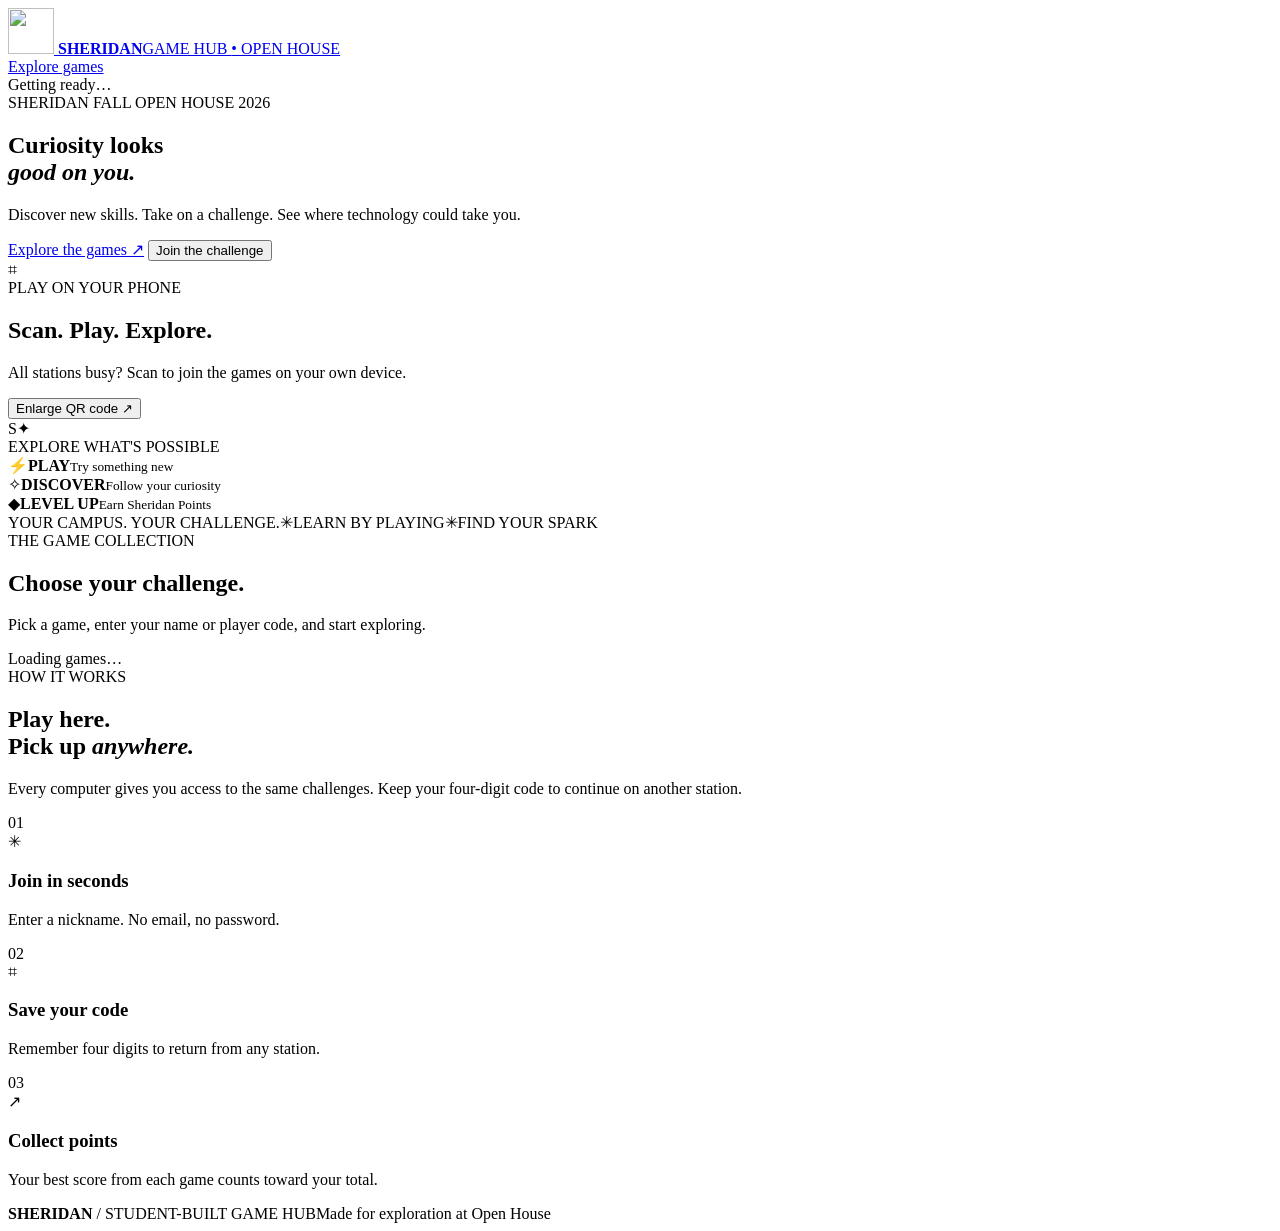
==== index.html @ 60523468 "fix(campus-quest): remove unused settings and improve mobile responsiveness" ====
<!doctype html>
<html lang="en">
  <head>
    <meta charset="utf-8" />
    <meta name="viewport" content="width=device-width, initial-scale=1" />
    <meta name="theme-color" content="#092c5a" />
    <meta
      name="description"
      content="Discover. Play. Explore. Interactive technology challenges for Sheridan Open House visitors."
    />
    <title>Sheridan Game Hub | Discover. Play. Explore.</title>
    <link rel="icon" href="assets/favicon.png" type="image/png" />
    <link rel="preconnect" href="https://fonts.googleapis.com" />
    <link rel="preconnect" href="https://fonts.gstatic.com" crossorigin />
    <link
      href="https://fonts.googleapis.com/css2?family=DM+Sans:wght@400;500;600;700;800&family=Outfit:wght@400;500;600;700;800&display=swap"
      rel="stylesheet"
    />
    <link rel="stylesheet" href="css/main.css" />
    <link rel="stylesheet" href="css/qr.css" />
    <script type="module" src="js/portal.js"></script>
  </head>
  <body>
    <div class="demo-notice" id="modeNotice" hidden></div>
    <header class="site-header">
      <div class="shell header-inner">
        <a
          class="brand"
          href="./index.html"
          aria-label="Sheridan Game Hub home"
        >
          <img
            class="brand-logo"
            src="assets/sheridan-logo.webp"
            alt=""
            width="46"
            height="46"
          />
          <span class="brand-text"
            ><strong>SHERIDAN</strong
            ><span
              >GAME HUB <span class="brand-dot">•</span> OPEN HOUSE</span
            ></span
          >
        </a>
        <div class="header-actions">
          <a class="header-link" href="#games">Explore games</a>
          <div id="playerWidget" class="player-widget">
            <span class="player-placeholder">Getting ready…</span>
          </div>
        </div>
      </div>
    </header>

    <main>
      <section class="hero-section">
        <div class="shell hero-layout">
          <div class="hero-copy">
            <div class="eyebrow">
              <span class="status-pulse"></span> SHERIDAN FALL OPEN HOUSE
              <span class="eyebrow-divider"></span> 2026
            </div>
            <h1>Curiosity looks<br /><em>good on you.</em></h1>
            <p class="hero-lead">
              Discover new skills. Take on a challenge. See where technology
              could take you.
            </p>
            <div class="hero-buttons">
              <a class="button button-primary button-lg" href="#games"
                >Explore the games <span aria-hidden="true">↗</span></a
              >
              <button
                class="button button-outline button-lg"
                id="heroJoin"
                type="button"
              >
                Join the challenge
              </button>
            </div>
            <div class="hero-qr" id="heroQr" aria-label="Play on your phone">
              <div
                class="hero-qr-image"
                id="heroQrCode"
                aria-label="QR code linking to this game hub"
              >
                <span class="qr-placeholder" aria-hidden="true">⌗</span>
              </div>
              <div class="hero-qr-content">
                <span class="hero-qr-kicker">PLAY ON YOUR PHONE</span>
                <h2>Scan. Play. Explore.</h2>
                <p>
                  All stations busy? Scan to join the games on your own device.
                </p>
                <button type="button" id="expandQr" class="hero-qr-expand">
                  Enlarge QR code <span aria-hidden="true">↗</span>
                </button>
              </div>
            </div>
          </div>
          <div class="hero-art" aria-hidden="true">
            <div class="hero-gridlines"></div>
            <div class="art-orbit art-orbit-one"></div>
            <div class="art-orbit art-orbit-two"></div>
            <div class="art-halo"></div>
            <div class="art-center">
              <div class="art-center-icon">S<span>✦</span></div>
              <span>EXPLORE WHAT'S POSSIBLE</span>
            </div>
            <div class="art-floating art-floating-left">
              <span>⚡</span><strong>PLAY</strong
              ><small>Try something new</small>
            </div>
            <div class="art-floating art-floating-right">
              <span>✧</span><strong>DISCOVER</strong
              ><small>Follow your curiosity</small>
            </div>
            <div class="art-floating art-floating-bottom">
              <span>◆</span><strong>LEVEL UP</strong
              ><small>Earn Sheridan Points</small>
            </div>
            <div class="art-dot art-dot-a"></div>
            <div class="art-dot art-dot-b"></div>
            <div class="art-dot art-dot-c"></div>
          </div>
        </div>
        <div class="hero-ribbon">
          <div class="shell ribbon-inner">
            <span>YOUR CAMPUS. YOUR CHALLENGE.</span
            ><span aria-hidden="true">✳</span><span>LEARN BY PLAYING</span
            ><span aria-hidden="true">✳</span><span>FIND YOUR SPARK</span>
          </div>
        </div>
      </section>

      <section id="games" class="games-section shell">
        <div class="section-heading">
          <div>
            <div class="section-kicker">THE GAME COLLECTION</div>
            <h2>Choose your challenge<span class="heading-period">.</span></h2>
            <p>
              Pick a game, enter your name or player code, and start exploring.
            </p>
          </div>
          <span class="collection-count" id="gameCount">Loading games…</span>
        </div>
        <div class="games-grid" id="gamesGrid" aria-live="polite"></div>
      </section>

      <section class="how-section">
        <div class="shell how-layout">
          <div class="how-copy">
            <span class="section-kicker">HOW IT WORKS</span>
            <h2>Play here.<br />Pick up <em>anywhere.</em></h2>
            <p>
              Every computer gives you access to the same challenges. Keep your
              four-digit code to continue on another station.
            </p>
          </div>
          <div class="steps-grid">
            <div class="step">
              <span class="step-number">01</span>
              <div class="step-icon">✳</div>
              <h3>Join in seconds</h3>
              <p>Enter a nickname. No email, no password.</p>
            </div>
            <div class="step">
              <span class="step-number">02</span>
              <div class="step-icon">⌗</div>
              <h3>Save your code</h3>
              <p>Remember four digits to return from any station.</p>
            </div>
            <div class="step">
              <span class="step-number">03</span>
              <div class="step-icon">↗</div>
              <h3>Collect points</h3>
              <p>Your best score from each game counts toward your total.</p>
            </div>
          </div>
        </div>
      </section>
    </main>
    <footer class="site-footer">
      <div class="shell footer-inner">
        <span
          ><strong>SHERIDAN</strong>
          <span class="footer-muted">/ STUDENT-BUILT GAME HUB</span></span
        ><span>Made for exploration at Open House</span>
      </div>
    </footer>
    <dialog id="qrDialog" class="qr-dialog" aria-labelledby="qrDialogTitle">
      <div class="qr-dialog-content">
        <button
          type="button"
          class="qr-close"
          id="closeQr"
          aria-label="Close enlarged QR code"
        >
          ×
        </button>
        <span class="qr-dialog-kicker">SHERIDAN GAME HUB</span>
        <h2 id="qrDialogTitle">Play on your phone</h2>
        <p>Open your camera and scan this code to join the challenges.</p>
        <div
          id="largeQrCode"
          class="qr-dialog-image"
          aria-label="Large QR code linking to this game hub"
        ></div>
        <p class="qr-dialog-footnote" id="qrDialogHint">
          Same games. Same Sheridan Points.
        </p>
      </div>
    </dialog>
    <div id="modalRoot"></div>
    <div
      id="toastRoot"
      class="toast-root"
      role="status"
      aria-live="polite"
    ></div>
  </body>
</html>
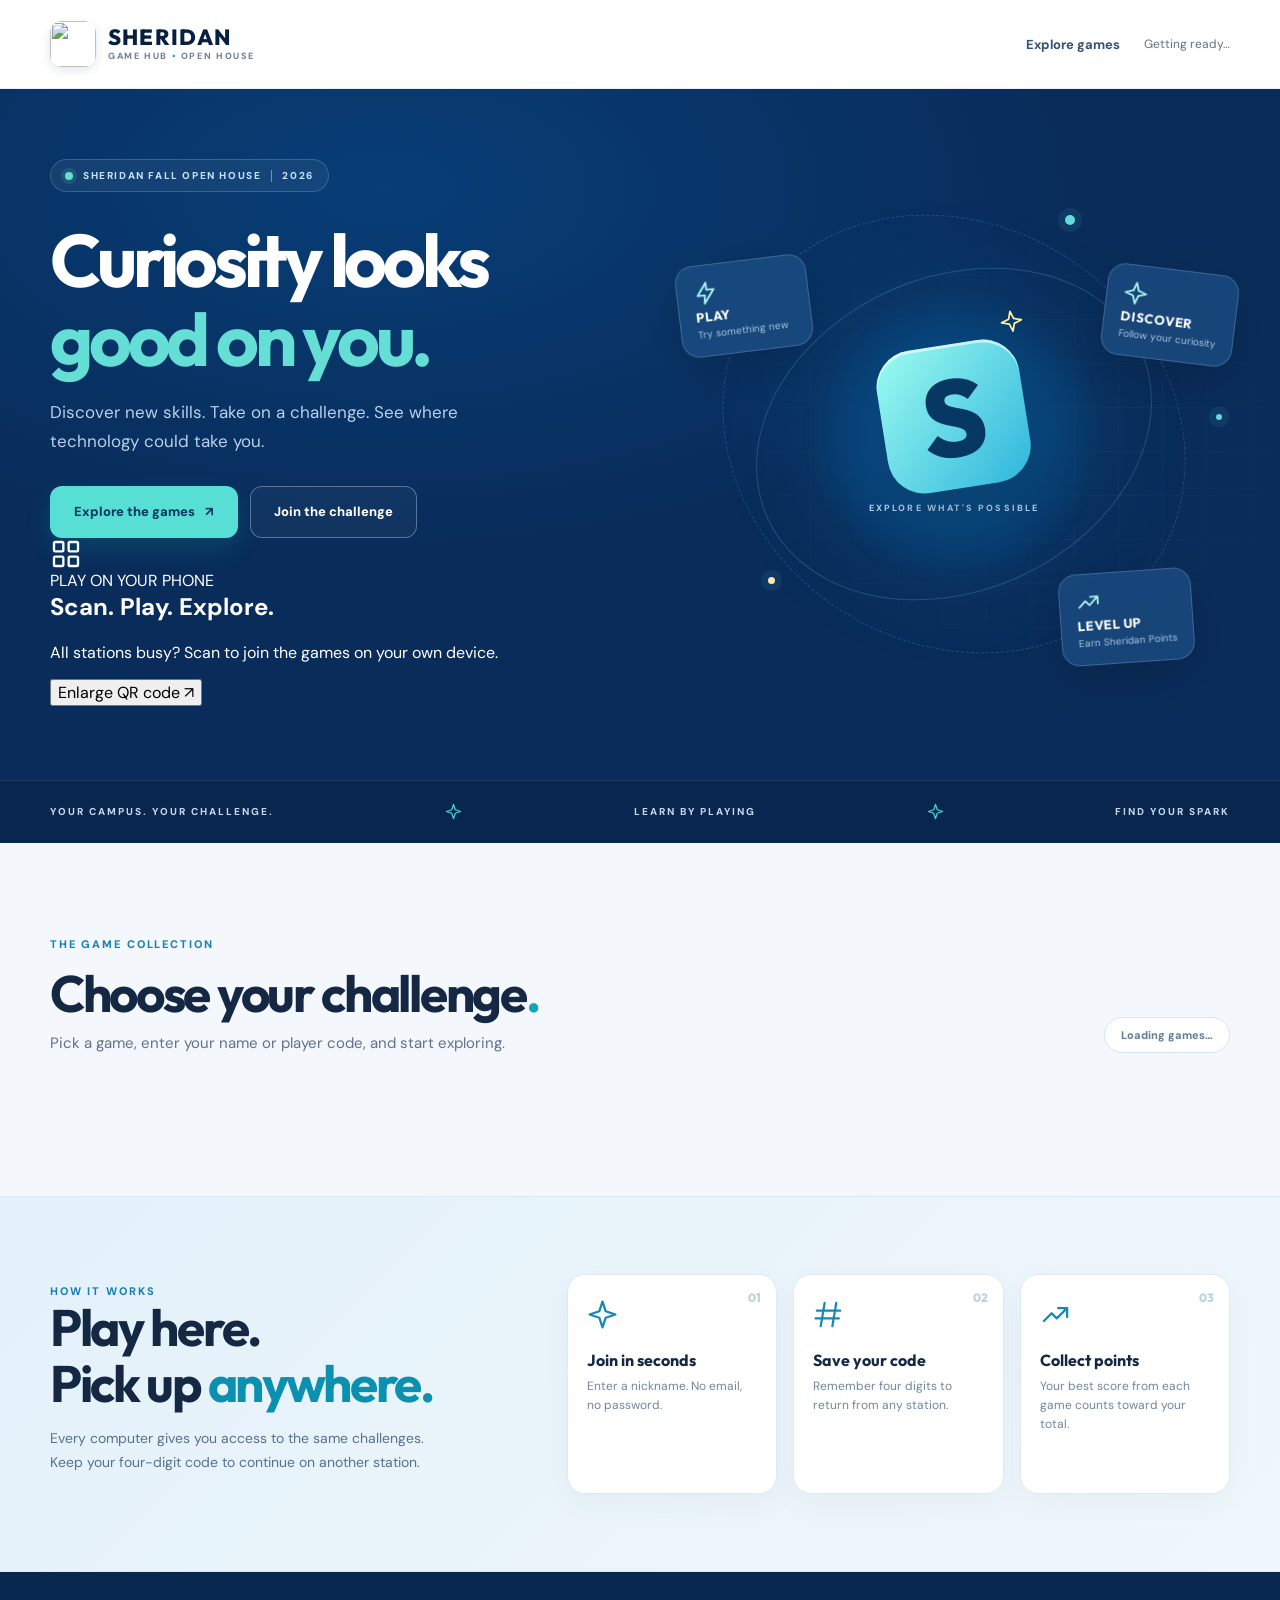
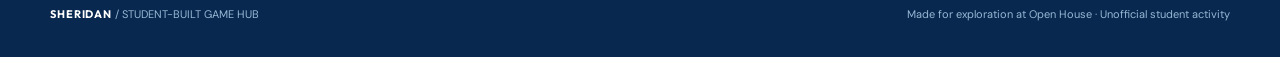
==== commit 66ec8d7f: "fix(game-hub): standardize SVG icons and improve Campus Quest mobile zoom" ====
--- a/index.html
+++ b/index.html
@@ -29,13 +29,7 @@
           href="./index.html"
           aria-label="Sheridan Game Hub home"
         >
-          <img
-            class="brand-logo"
-            src="assets/sheridan-logo.webp"
-            alt=""
-            width="46"
-            height="46"
-          />
+          <img class="brand-logo" src="assets/sheridan-logo.webp" alt="" width="46" height="46" />
           <span class="brand-text"
             ><strong>SHERIDAN</strong
             ><span
@@ -78,22 +72,14 @@
               </button>
             </div>
             <div class="hero-qr" id="heroQr" aria-label="Play on your phone">
-              <div
-                class="hero-qr-image"
-                id="heroQrCode"
-                aria-label="QR code linking to this game hub"
-              >
-                <span class="qr-placeholder" aria-hidden="true">⌗</span>
+              <div class="hero-qr-image" id="heroQrCode" aria-label="QR code linking to this game hub">
+                <span class="qr-placeholder" aria-hidden="true"><svg width="32" height="32" viewBox="0 0 24 24" fill="none" stroke="currentColor" stroke-width="1.75" stroke-linecap="round" stroke-linejoin="round" aria-hidden="true"><rect x="3" y="3" width="7" height="7" rx="1"/><rect x="14" y="3" width="7" height="7" rx="1"/><rect x="3" y="14" width="7" height="7" rx="1"/><rect x="14" y="14" width="7" height="7" rx="1"/></svg></span>
               </div>
               <div class="hero-qr-content">
                 <span class="hero-qr-kicker">PLAY ON YOUR PHONE</span>
                 <h2>Scan. Play. Explore.</h2>
-                <p>
-                  All stations busy? Scan to join the games on your own device.
-                </p>
-                <button type="button" id="expandQr" class="hero-qr-expand">
-                  Enlarge QR code <span aria-hidden="true">↗</span>
-                </button>
+                <p>All stations busy? Scan to join the games on your own device.</p>
+                <button type="button" id="expandQr" class="hero-qr-expand">Enlarge QR code <span aria-hidden="true">↗</span></button>
               </div>
             </div>
           </div>
@@ -103,19 +89,19 @@
             <div class="art-orbit art-orbit-two"></div>
             <div class="art-halo"></div>
             <div class="art-center">
-              <div class="art-center-icon">S<span>✦</span></div>
+              <div class="art-center-icon">S<span><svg width="24" height="24" viewBox="0 0 24 24" fill="none" stroke="currentColor" stroke-width="1.75" stroke-linecap="round" stroke-linejoin="round" aria-hidden="true"><path d="m12 2 2.5 7.5L22 12l-7.5 2.5L12 22l-2.5-7.5L2 12l7.5-2.5L12 2Z"/></svg></span></div>
               <span>EXPLORE WHAT'S POSSIBLE</span>
             </div>
             <div class="art-floating art-floating-left">
-              <span>⚡</span><strong>PLAY</strong
+              <span><svg width="25" height="25" viewBox="0 0 24 24" fill="none" stroke="currentColor" stroke-width="1.75" stroke-linecap="round" stroke-linejoin="round" aria-hidden="true"><path d="m13 2-9 12h7l-1 8 10-13h-7V2Z"/></svg></span><strong>PLAY</strong
               ><small>Try something new</small>
             </div>
             <div class="art-floating art-floating-right">
-              <span>✧</span><strong>DISCOVER</strong
+              <span><svg width="25" height="25" viewBox="0 0 24 24" fill="none" stroke="currentColor" stroke-width="1.75" stroke-linecap="round" stroke-linejoin="round" aria-hidden="true"><path d="m12 2 2.5 7.5L22 12l-7.5 2.5L12 22l-2.5-7.5L2 12l7.5-2.5L12 2Z"/></svg></span><strong>DISCOVER</strong
               ><small>Follow your curiosity</small>
             </div>
             <div class="art-floating art-floating-bottom">
-              <span>◆</span><strong>LEVEL UP</strong
+              <span><svg width="25" height="25" viewBox="0 0 24 24" fill="none" stroke="currentColor" stroke-width="1.75" stroke-linecap="round" stroke-linejoin="round" aria-hidden="true"><path d="m3 17 6-6 4 4 8-8m-7 0h7v7"/></svg></span><strong>LEVEL UP</strong
               ><small>Earn Sheridan Points</small>
             </div>
             <div class="art-dot art-dot-a"></div>
@@ -126,8 +112,8 @@
         <div class="hero-ribbon">
           <div class="shell ribbon-inner">
             <span>YOUR CAMPUS. YOUR CHALLENGE.</span
-            ><span aria-hidden="true">✳</span><span>LEARN BY PLAYING</span
-            ><span aria-hidden="true">✳</span><span>FIND YOUR SPARK</span>
+            ><span class="ribbon-spark" aria-hidden="true"><svg width="17" height="17" viewBox="0 0 24 24" fill="none" stroke="currentColor" stroke-width="1.75" stroke-linecap="round" stroke-linejoin="round" aria-hidden="true"><path d="m12 2 2.5 7.5L22 12l-7.5 2.5L12 22l-2.5-7.5L2 12l7.5-2.5L12 2Z"/></svg></span><span>LEARN BY PLAYING</span
+            ><span class="ribbon-spark" aria-hidden="true"><svg width="17" height="17" viewBox="0 0 24 24" fill="none" stroke="currentColor" stroke-width="1.75" stroke-linecap="round" stroke-linejoin="round" aria-hidden="true"><path d="m12 2 2.5 7.5L22 12l-7.5 2.5L12 22l-2.5-7.5L2 12l7.5-2.5L12 2Z"/></svg></span><span>FIND YOUR SPARK</span>
           </div>
         </div>
       </section>
@@ -159,19 +145,19 @@
           <div class="steps-grid">
             <div class="step">
               <span class="step-number">01</span>
-              <div class="step-icon">✳</div>
+              <div class="step-icon"><svg width="31" height="31" viewBox="0 0 24 24" fill="none" stroke="currentColor" stroke-width="1.75" stroke-linecap="round" stroke-linejoin="round" aria-hidden="true"><path d="m12 2 2.5 7.5L22 12l-7.5 2.5L12 22l-2.5-7.5L2 12l7.5-2.5L12 2Z"/></svg></div>
               <h3>Join in seconds</h3>
               <p>Enter a nickname. No email, no password.</p>
             </div>
             <div class="step">
               <span class="step-number">02</span>
-              <div class="step-icon">⌗</div>
+              <div class="step-icon"><svg width="31" height="31" viewBox="0 0 24 24" fill="none" stroke="currentColor" stroke-width="1.75" stroke-linecap="round" stroke-linejoin="round" aria-hidden="true"><path d="M9 3 6 21M18 3l-3 18M3 9h18M2 15h18"/></svg></div>
               <h3>Save your code</h3>
               <p>Remember four digits to return from any station.</p>
             </div>
             <div class="step">
               <span class="step-number">03</span>
-              <div class="step-icon">↗</div>
+              <div class="step-icon"><svg width="31" height="31" viewBox="0 0 24 24" fill="none" stroke="currentColor" stroke-width="1.75" stroke-linecap="round" stroke-linejoin="round" aria-hidden="true"><path d="m3 17 6-6 4 4 8-8m-7 0h7v7"/></svg></div>
               <h3>Collect points</h3>
               <p>Your best score from each game counts toward your total.</p>
             </div>
@@ -184,30 +170,20 @@
         <span
           ><strong>SHERIDAN</strong>
           <span class="footer-muted">/ STUDENT-BUILT GAME HUB</span></span
-        ><span>Made for exploration at Open House</span>
+        ><span
+          >Made for exploration at Open House · Unofficial student
+          activity</span
+        >
       </div>
     </footer>
     <dialog id="qrDialog" class="qr-dialog" aria-labelledby="qrDialogTitle">
       <div class="qr-dialog-content">
-        <button
-          type="button"
-          class="qr-close"
-          id="closeQr"
-          aria-label="Close enlarged QR code"
-        >
-          ×
-        </button>
+        <button type="button" class="qr-close" id="closeQr" aria-label="Close enlarged QR code">×</button>
         <span class="qr-dialog-kicker">SHERIDAN GAME HUB</span>
         <h2 id="qrDialogTitle">Play on your phone</h2>
         <p>Open your camera and scan this code to join the challenges.</p>
-        <div
-          id="largeQrCode"
-          class="qr-dialog-image"
-          aria-label="Large QR code linking to this game hub"
-        ></div>
-        <p class="qr-dialog-footnote" id="qrDialogHint">
-          Same games. Same Sheridan Points.
-        </p>
+        <div id="largeQrCode" class="qr-dialog-image" aria-label="Large QR code linking to this game hub"></div>
+        <p class="qr-dialog-footnote" id="qrDialogHint">Same games. Same Sheridan Points.</p>
       </div>
     </dialog>
     <div id="modalRoot"></div>
--- a/css/main.css
+++ b/css/main.css
@@ -0,0 +1,1496 @@
+:root {
+  --navy: #0b315e;
+  --navy-dark: #071f40;
+  --ink: #142843;
+  --muted: #60718b;
+  --sky: #218bd9;
+  --teal: #5bdad0;
+  --paper: #f4f7fb;
+  --line: #dce6f1;
+  --white: #fff;
+  --radius: 22px;
+  --shadow: 0 18px 50px rgba(13, 52, 99, 0.09);
+}
+* {
+  box-sizing: border-box;
+}
+html {
+  scroll-behavior: smooth;
+}
+body {
+  margin: 0;
+  background: var(--paper);
+  color: var(--ink);
+  font-family:
+    "DM Sans",
+    system-ui,
+    -apple-system,
+    sans-serif;
+  -webkit-font-smoothing: antialiased;
+}
+button,
+input {
+  font: inherit;
+}
+button {
+  cursor: pointer;
+}
+button:disabled {
+  cursor: not-allowed;
+}
+a {
+  color: inherit;
+  text-decoration: none;
+}
+svg {
+  flex: none;
+}
+button:focus-visible,
+a:focus-visible,
+input:focus-visible {
+  outline: 3px solid #35b9ed;
+  outline-offset: 3px;
+}
+[hidden] {
+  display: none !important;
+}
+.shell {
+  width: min(1180px, calc(100% - 56px));
+  margin-inline: auto;
+}
+.demo-notice {
+  position: relative;
+  z-index: 35;
+  padding: 8px 16px;
+  background: #fff0b7;
+  color: #573b05;
+  text-align: center;
+  font-size: 12px;
+  font-weight: 700;
+  letter-spacing: 0.015em;
+}
+.site-header {
+  position: relative;
+  z-index: 15;
+  background: #fff;
+  border-bottom: 1px solid rgba(10, 50, 99, 0.08);
+}
+.header-inner {
+  display: flex;
+  align-items: center;
+  justify-content: space-between;
+  min-height: 88px;
+  gap: 20px;
+}
+.brand {
+  display: inline-flex;
+  align-items: center;
+  gap: 12px;
+  color: var(--navy-dark);
+  white-space: nowrap;
+}
+.brand-spark {
+  display: grid;
+  place-items: center;
+  width: 46px;
+  height: 46px;
+  border-radius: 13px;
+  background: #0a3976;
+  color: #65dfdc;
+  font-size: 34px;
+  line-height: 1;
+}
+/* The supplied Sheridan emblem replaces the decorative spark on every portal page. */
+.brand-logo {
+  display: block;
+  width: 46px;
+  height: 46px;
+  flex: 0 0 46px;
+  object-fit: cover;
+  border-radius: 12px;
+  box-shadow: 0 3px 10px rgba(15, 53, 108, 0.13);
+}
+.brand-text {
+  display: flex;
+  flex-direction: column;
+  gap: 2px;
+}
+.brand-text strong {
+  font-family: Outfit, sans-serif;
+  font-weight: 800;
+  font-size: 22px;
+  line-height: 1;
+  letter-spacing: 0.055em;
+}
+.brand-text > span {
+  font-size: 9px;
+  letter-spacing: 0.18em;
+  color: #6d8197;
+  font-weight: 800;
+}
+.brand-dot {
+  color: #1a9ed6;
+}
+.header-actions {
+  display: flex;
+  gap: 24px;
+  align-items: center;
+}
+.header-link {
+  font-size: 13px;
+  font-weight: 700;
+  color: #345272;
+}
+.header-link:hover {
+  color: var(--sky);
+}
+.player-widget {
+  display: flex;
+  align-items: center;
+  gap: 10px;
+  min-height: 42px;
+}
+.player-placeholder {
+  color: var(--muted);
+  font-size: 12px;
+}
+.header-join,
+.header-profile,
+.header-score {
+  display: inline-flex;
+  gap: 9px;
+  align-items: center;
+  justify-content: center;
+  min-height: 40px;
+  border-radius: 13px;
+  font-size: 13px;
+  font-weight: 700;
+}
+/* One visible Switch Player action, in addition to the one in Your player card. */
+.header-switch {
+  display: inline-flex;
+  align-items: center;
+  justify-content: center;
+  gap: 7px;
+  min-height: 40px;
+  padding: 0 12px;
+  border: 1px solid #c7d8e8;
+  border-radius: 12px;
+  background: #fff;
+  color: #0b3973;
+  font-size: 12px;
+  font-weight: 800;
+  white-space: nowrap;
+}
+.header-switch:hover { background: #eff7fd; border-color: #87b3d5; }
+.header-switch:disabled { opacity: .6; }
+.header-join {
+  border: 1px solid #bbd0e5;
+  background: #edf6fe;
+  color: #07447f;
+  padding: 0 16px;
+}
+.header-join:hover {
+  background: #dceeff;
+}
+.header-score {
+  background: #eaf6fe;
+  color: #0e518b;
+  padding: 0 13px;
+}
+.header-score > span {
+  font-size: 10px;
+  font-weight: 800;
+  letter-spacing: 0.05em;
+}
+.header-profile {
+  background: #0b3973;
+  color: white;
+  border: 0;
+  padding: 0 14px;
+  max-width: 210px;
+}
+.header-profile b {
+  white-space: nowrap;
+  text-overflow: ellipsis;
+  overflow: hidden;
+}
+.profile-caret {
+  display: inline-flex;
+  align-items: center;
+  opacity: 0.75;
+  flex: none;
+}
+.hero-section {
+  background: #092c5a;
+  color: #fff;
+  position: relative;
+  overflow: hidden;
+}
+.hero-section::before {
+  content: "";
+  position: absolute;
+  inset: -40% 10% auto -30%;
+  height: 800px;
+  background: radial-gradient(
+    ellipse,
+    rgba(0, 113, 203, 0.25),
+    transparent 65%
+  );
+  pointer-events: none;
+}
+.hero-layout {
+  position: relative;
+  display: grid;
+  grid-template-columns: 1.05fr 0.95fr;
+  align-items: center;
+  min-height: 580px;
+  gap: 18px;
+}
+.hero-copy {
+  padding: 70px 0 74px;
+  position: relative;
+  z-index: 3;
+}
+.eyebrow {
+  display: inline-flex;
+  align-items: center;
+  gap: 10px;
+  padding: 9px 14px;
+  border: 1px solid rgba(128, 194, 247, 0.27);
+  border-radius: 50px;
+  background: rgba(255, 255, 255, 0.055);
+  font-size: 10px;
+  letter-spacing: 0.16em;
+  font-weight: 800;
+  color: #c2e3ff;
+}
+.eyebrow-divider {
+  width: 1px;
+  height: 12px;
+  background: #6697c6;
+}
+.status-pulse {
+  width: 8px;
+  height: 8px;
+  background: #63e1c0;
+  border-radius: 50%;
+  box-shadow: 0 0 0 4px rgba(99, 225, 192, 0.13);
+}
+h1,
+h2,
+h3,
+p {
+  margin-top: 0;
+}
+.hero-copy h1 {
+  font-family: Outfit, sans-serif;
+  letter-spacing: -0.057em;
+  font-size: clamp(52px, 5.8vw, 78px);
+  line-height: 1.07;
+  margin: 28px 0 19px;
+  font-weight: 700;
+}
+.hero-copy h1 em,
+.how-copy h2 em {
+  font-style: normal;
+  color: #65ded5;
+}
+.hero-lead {
+  max-width: 480px;
+  color: #b9d0eb;
+  font-size: 17px;
+  line-height: 1.7;
+  margin-bottom: 30px;
+}
+.hero-buttons {
+  display: flex;
+  flex-wrap: wrap;
+  gap: 12px;
+}
+.button {
+  display: inline-flex;
+  align-items: center;
+  justify-content: center;
+  gap: 10px;
+  border-radius: 12px;
+  border: 1px solid transparent;
+  min-height: 46px;
+  padding: 0 21px;
+  font-weight: 800;
+  font-size: 13px;
+  transition:
+    transform 0.18s,
+    box-shadow 0.18s,
+    background 0.18s;
+}
+.button:not(:disabled):hover {
+  transform: translateY(-2px);
+}
+.button-primary {
+  background: #57dfd5;
+  color: #083561;
+  box-shadow: 0 10px 26px rgba(16, 203, 194, 0.16);
+}
+.button-primary:hover {
+  background: #84eee3;
+}
+.button-outline {
+  background: rgba(255, 255, 255, 0.035);
+  color: #fff;
+  border-color: rgba(214, 235, 255, 0.35);
+}
+.button-outline:hover {
+  background: rgba(255, 255, 255, 0.11);
+}
+.button-light {
+  background: #eef5fb;
+  color: var(--navy);
+}
+.button-lg {
+  min-height: 52px;
+  padding: 0 23px;
+}
+.full-width {
+  width: 100%;
+  margin-top: 17px;
+}
+.hero-bottom {
+  display: flex;
+  align-items: center;
+  gap: 15px;
+  margin-top: 43px;
+  color: #bcd3eb;
+  font-size: 11px;
+}
+.tiny-avatar-group {
+  display: flex;
+  padding-left: 8px;
+}
+.tiny-avatar-group b {
+  margin-left: -8px;
+  width: 27px;
+  height: 27px;
+  border: 2px solid #0b356c;
+  display: grid;
+  place-items: center;
+  border-radius: 50%;
+  background: #bdccef;
+  color: #143866;
+  font-size: 10px;
+}
+.tiny-avatar-group b:nth-child(2) {
+  background: #f4dba9;
+}
+.tiny-avatar-group b:nth-child(3) {
+  background: #ace8e0;
+}
+.hero-art {
+  position: relative;
+  height: 520px;
+  isolation: isolate;
+}
+.hero-gridlines {
+  position: absolute;
+  inset: 13px -70px -5px 0;
+  background-image:
+    linear-gradient(rgba(154, 205, 255, 0.07) 1px, transparent 1px),
+    linear-gradient(90deg, rgba(154, 205, 255, 0.07) 1px, transparent 1px);
+  background-size: 44px 44px;
+  mask-image: radial-gradient(ellipse at 55% 50%, black, transparent 67%);
+}
+.art-orbit {
+  position: absolute;
+  left: 50%;
+  top: 50%;
+  transform: translate(-50%, -50%) rotate(-24deg);
+  border: 1px solid rgba(127, 204, 250, 0.22);
+  border-radius: 50%;
+}
+.art-orbit-one {
+  width: 410px;
+  height: 315px;
+}
+.art-orbit-two {
+  width: 480px;
+  height: 420px;
+  transform: translate(-50%, -50%) rotate(33deg);
+  border-style: dashed;
+}
+.art-halo {
+  position: absolute;
+  width: 300px;
+  height: 300px;
+  border-radius: 50%;
+  top: 50%;
+  left: 50%;
+  transform: translate(-50%, -50%);
+  background: radial-gradient(
+    circle,
+    #1264a8 0,
+    #08477f 45%,
+    rgba(9, 57, 103, 0.15) 73%,
+    transparent 74%
+  );
+  box-shadow: 0 0 100px rgba(27, 168, 230, 0.11);
+}
+.art-center {
+  position: absolute;
+  left: 50%;
+  top: 49%;
+  transform: translate(-50%, -50%);
+  display: flex;
+  flex-direction: column;
+  align-items: center;
+  gap: 13px;
+}
+.art-center-icon {
+  width: 144px;
+  height: 144px;
+  display: grid;
+  place-items: center;
+  border-radius: 37px;
+  transform: rotate(-9deg);
+  font-family: Outfit, sans-serif;
+  font-size: 108px;
+  font-weight: 800;
+  line-height: 1;
+  background: linear-gradient(135deg, #9cfcf0, #2fb5dd);
+  color: #073763;
+  box-shadow:
+    0 24px 60px rgba(0, 0, 0, 0.25),
+    inset 0 3px 0 rgba(255, 255, 255, 0.6);
+}
+.art-center-icon span {
+  position: absolute;
+  right: -12px;
+  top: -25px;
+  font-size: 53px;
+  color: #ffee9b;
+}
+.art-center > span {
+  font-size: 9px;
+  letter-spacing: 0.24em;
+  color: #b7d4f1;
+  font-weight: 800;
+  white-space: nowrap;
+}
+.art-floating {
+  position: absolute;
+  display: flex;
+  flex-direction: column;
+  min-width: 132px;
+  gap: 3px;
+  border: 1px solid rgba(204, 237, 255, 0.2);
+  border-radius: 18px;
+  padding: 15px 16px;
+  background: rgba(29, 80, 134, 0.69);
+  backdrop-filter: blur(14px);
+  box-shadow: 0 16px 50px rgba(0, 0, 0, 0.16);
+}
+.art-floating > span {
+  font-size: 23px;
+  color: #a8f4ef;
+  line-height: 1.1;
+}
+.art-floating strong {
+  font-family: Outfit, sans-serif;
+  letter-spacing: 0.06em;
+  font-size: 13px;
+}
+.art-floating small {
+  font-size: 10px;
+  color: #a8c4df;
+}
+.art-floating-left {
+  left: 0;
+  top: 86px;
+  transform: rotate(-7deg);
+}
+.art-floating-right {
+  right: -6px;
+  top: 95px;
+  transform: rotate(7deg);
+}
+.art-floating-bottom {
+  right: 37px;
+  bottom: 31px;
+  transform: rotate(-4deg);
+}
+.art-dot {
+  position: absolute;
+  background: #62dbd9;
+  border-radius: 50%;
+  width: 10px;
+  height: 10px;
+  box-shadow: 0 0 0 7px rgba(100, 219, 217, 0.08);
+}
+.art-dot-a {
+  top: 41px;
+  right: 155px;
+}
+.art-dot-b {
+  bottom: 110px;
+  left: 90px;
+  width: 7px;
+  height: 7px;
+  background: #ffe5a7;
+}
+.art-dot-c {
+  top: 240px;
+  right: 8px;
+  width: 6px;
+  height: 6px;
+}
+.hero-ribbon {
+  border-top: 1px solid rgba(166, 208, 255, 0.12);
+  background: rgba(0, 0, 0, 0.13);
+}
+.ribbon-inner {
+  display: flex;
+  align-items: center;
+  justify-content: space-between;
+  gap: 16px;
+  min-height: 62px;
+  color: #c2d7ed;
+  font-size: 10px;
+  font-weight: 800;
+  letter-spacing: 0.2em;
+}
+.ribbon-inner > span:nth-child(even) {
+  font-size: 21px;
+  color: #4cd5d4;
+}
+.games-section {
+  padding-top: 94px;
+  padding-bottom: 108px;
+}
+.section-heading {
+  display: flex;
+  justify-content: space-between;
+  align-items: end;
+  gap: 18px;
+  margin-bottom: 35px;
+}
+.section-kicker {
+  font-size: 11px;
+  letter-spacing: 0.17em;
+  font-weight: 800;
+  color: #1681b6;
+  margin-bottom: 15px;
+}
+.section-heading h2,
+.how-copy h2 {
+  font-family: Outfit, sans-serif;
+  letter-spacing: -0.045em;
+  font-size: clamp(36px, 4vw, 52px);
+  line-height: 1.08;
+  margin-bottom: 12px;
+}
+.heading-period {
+  color: #12a6b8;
+}
+.section-heading p {
+  color: var(--muted);
+  font-size: 15px;
+  margin: 0;
+}
+.collection-count {
+  font-size: 11px;
+  color: #637e9a;
+  font-weight: 800;
+  border: 1px solid #d6e4f1;
+  border-radius: 50px;
+  padding: 10px 16px;
+  white-space: nowrap;
+  background: white;
+}
+.games-grid {
+  display: grid;
+  grid-template-columns: repeat(3, minmax(0, 1fr));
+  gap: 22px;
+}
+.game-card {
+  display: flex;
+  flex-direction: column;
+  overflow: hidden;
+  border-radius: 20px;
+  background: #fff;
+  border: 1px solid #e4eaf2;
+  box-shadow: 0 9px 30px rgba(22, 56, 91, 0.035);
+  transition:
+    transform 0.2s,
+    box-shadow 0.2s;
+}
+.game-card:hover {
+  transform: translateY(-5px);
+  box-shadow: var(--shadow);
+}
+.card-top {
+  padding: 19px 22px 0;
+  display: flex;
+  justify-content: space-between;
+  align-items: center;
+}
+.card-icon {
+  width: 43px;
+  height: 43px;
+  border-radius: 12px;
+  display: grid;
+  place-items: center;
+  background: #e8f6ff;
+  color: #0b79c7;
+}
+.accent-violet .card-icon {
+  background: #f0eaff;
+  color: #8063cb;
+}
+.accent-mint .card-icon {
+  background: #e0f8ef;
+  color: #228c74;
+}
+.accent-amber .card-icon {
+  background: #fff3da;
+  color: #be8223;
+}
+.accent-coral .card-icon {
+  background: #fff0ea;
+  color: #d57854;
+}
+.accent-indigo .card-icon {
+  background: #ecedff;
+  color: #6469bb;
+}
+.card-status {
+  font-size: 9px;
+  letter-spacing: 0.08em;
+  font-weight: 800;
+  color: #7e8ca0;
+}
+.card-live {
+  color: #05896c;
+}
+.card-art {
+  height: 168px;
+  position: relative;
+  display: grid;
+  place-items: center;
+  margin: 15px 20px 4px;
+  border-radius: 15px;
+  overflow: hidden;
+  background: linear-gradient(140deg, #dceffb, #aad7f2);
+}
+.accent-violet .card-art {
+  background: linear-gradient(145deg, #e9e3ff, #c2b6eb);
+}
+.accent-mint .card-art {
+  background: linear-gradient(145deg, #e0f7ec, #a1dec9);
+}
+.accent-amber .card-art {
+  background: linear-gradient(145deg, #fff2d3, #eacb8b);
+}
+.accent-coral .card-art {
+  background: linear-gradient(145deg, #ffede8, #efb4a0);
+}
+.accent-indigo .card-art {
+  background: linear-gradient(145deg, #e7e9ff, #afbee7);
+}
+.card-art-ring {
+  position: absolute;
+  width: 180px;
+  height: 180px;
+  border-radius: 50%;
+  border: 1px solid rgba(255, 255, 255, 0.75);
+  box-shadow:
+    0 0 0 25px rgba(255, 255, 255, 0.16),
+    0 0 0 65px rgba(255, 255, 255, 0.13);
+  transform: rotate(-15deg);
+}
+.card-art > span:not(.card-spark-one):not(.card-spark-two) {
+  position: relative;
+  display: grid;
+  place-items: center;
+  width: 114px;
+  height: 114px;
+  border-radius: 26px;
+  background: rgba(255, 255, 255, 0.55);
+  color: #075a9f;
+  box-shadow: 0 15px 35px rgba(3, 52, 99, 0.1);
+  transform: rotate(-8deg);
+}
+.accent-violet .card-art > span:not(.card-spark-one):not(.card-spark-two) {
+  color: #6951b9;
+}
+.accent-mint .card-art > span:not(.card-spark-one):not(.card-spark-two) {
+  color: #187b65;
+}
+.accent-amber .card-art > span:not(.card-spark-one):not(.card-spark-two) {
+  color: #b77c19;
+}
+.accent-coral .card-art > span:not(.card-spark-one):not(.card-spark-two) {
+  color: #d07552;
+}
+.accent-indigo .card-art > span:not(.card-spark-one):not(.card-spark-two) {
+  color: #6263b9;
+}
+.card-spark-one,
+.card-spark-two {
+  position: absolute;
+  font-size: 28px;
+  color: #fff;
+}
+.card-spark-one {
+  top: 25px;
+  right: 28px;
+}
+.card-spark-two {
+  bottom: 20px;
+  left: 27px;
+  font-size: 18px;
+}
+.card-info {
+  display: flex;
+  flex-direction: column;
+  flex: 1;
+  padding: 20px 23px 22px;
+}
+.card-category {
+  font-size: 10px;
+  font-weight: 800;
+  letter-spacing: 0.1em;
+  text-transform: uppercase;
+  color: #217caa;
+}
+.card-info h3 {
+  font-family: Outfit, sans-serif;
+  font-size: 23px;
+  letter-spacing: -0.03em;
+  margin: 7px 0 8px;
+}
+.card-info p {
+  font-size: 13px;
+  color: #677b93;
+  line-height: 1.65;
+  margin-bottom: 22px;
+  min-height: 44px;
+}
+.card-bottom {
+  display: flex;
+  align-items: center;
+  justify-content: space-between;
+  gap: 7px;
+  border-top: 1px solid #e8eef5;
+  padding-top: 18px;
+  margin-top: auto;
+}
+.card-bottom > span:first-child {
+  display: flex;
+  gap: 6px;
+  align-items: center;
+  color: #8a9aad;
+  font-size: 11px;
+  font-weight: 700;
+}
+.card-play {
+  display: inline-flex;
+  gap: 9px;
+  align-items: center;
+  border: 0;
+  color: #0879ba;
+  background: transparent;
+  font-size: 12px;
+  font-weight: 800;
+  padding: 6px 0;
+}
+.card-play:hover {
+  color: #043d74;
+}
+.soon-label {
+  display: flex;
+  align-items: center;
+  gap: 5px;
+  color: #9ba9ba;
+  font-size: 11px;
+  font-weight: 700;
+}
+.how-section {
+  background: linear-gradient(135deg, #e4f1fa, #eff7fb);
+  border-top: 1px solid #dde9f5;
+  border-bottom: 1px solid #dde9f5;
+  padding: 77px 0;
+}
+.how-layout {
+  display: grid;
+  grid-template-columns: 0.8fr 1.2fr;
+  gap: 75px;
+  align-items: center;
+}
+.how-copy h2 {
+  margin: 0 0 16px;
+}
+.how-copy h2 em {
+  color: #0b90af;
+}
+.how-copy p {
+  font-size: 14px;
+  line-height: 1.7;
+  color: #57718f;
+  max-width: 400px;
+}
+.steps-grid {
+  display: grid;
+  grid-template-columns: repeat(3, 1fr);
+  gap: 16px;
+}
+.step {
+  background: #fff;
+  border: 1px solid #dfeaf3;
+  border-radius: 18px;
+  padding: 24px 19px;
+  min-height: 220px;
+  position: relative;
+  box-shadow: 0 10px 30px rgba(20, 78, 120, 0.045);
+}
+.step-number {
+  position: absolute;
+  right: 15px;
+  top: 15px;
+  font:
+    800 12px Outfit,
+    sans-serif;
+  color: #bad3e2;
+}
+.step-icon {
+  font-size: 31px;
+  color: #1488b7;
+  margin: 0 0 20px;
+}
+.step h3 {
+  font:
+    700 16px Outfit,
+    sans-serif;
+  margin: 0 0 7px;
+}
+.step p {
+  color: #70869d;
+  font-size: 12px;
+  line-height: 1.6;
+  margin: 0;
+}
+.site-footer {
+  background: #08284f;
+  color: #fff;
+}
+.footer-inner {
+  display: flex;
+  justify-content: space-between;
+  align-items: center;
+  gap: 25px;
+  min-height: 85px;
+  font-size: 11px;
+}
+.footer-inner strong {
+  font-family: Outfit, sans-serif;
+  letter-spacing: 0.08em;
+}
+.footer-muted,
+.footer-inner > span:last-child {
+  color: #98b7d4;
+}
+.modal-backdrop {
+  position: fixed;
+  inset: 0;
+  z-index: 50;
+  background: rgba(5, 23, 44, 0.7);
+  backdrop-filter: blur(8px);
+  display: grid;
+  place-items: center;
+  padding: 20px;
+}
+.modal {
+  position: relative;
+  width: min(100%, 460px);
+  background: #fff;
+  color: var(--ink);
+  border-radius: 25px;
+  padding: 34px 35px 30px;
+  box-shadow: 0 30px 100px rgba(0, 18, 40, 0.4);
+  max-height: min(92vh, 850px);
+  overflow-y: auto;
+}
+.modal-close {
+  position: absolute;
+  right: 20px;
+  top: 18px;
+  width: 35px;
+  height: 35px;
+  background: #f3f7fb;
+  color: #55718b;
+  border: 0;
+  border-radius: 10px;
+  display: grid;
+  place-items: center;
+}
+.modal-brand {
+  display: flex;
+  align-items: center;
+  gap: 8px;
+  color: #1685a9;
+  font-size: 10px;
+  font-weight: 800;
+  letter-spacing: 0.12em;
+  margin-bottom: 18px;
+}
+.modal h2 {
+  font:
+    700 31px Outfit,
+    sans-serif;
+  letter-spacing: -0.04em;
+  line-height: 1.14;
+  margin-bottom: 10px;
+  padding-right: 25px;
+}
+.modal-intro {
+  color: #60758e;
+  font-size: 14px;
+  line-height: 1.65;
+  margin-bottom: 24px;
+}
+.join-tabs {
+  display: grid;
+  grid-template-columns: 1fr 1fr;
+  background: #edf3f8;
+  border-radius: 13px;
+  padding: 4px;
+  margin-bottom: 24px;
+}
+.join-tab {
+  border: 0;
+  background: transparent;
+  border-radius: 10px;
+  min-height: 40px;
+  color: #657d97;
+  font-size: 12px;
+  font-weight: 800;
+}
+.join-tab.selected {
+  color: #0c4679;
+  background: white;
+  box-shadow: 0 2px 7px rgba(0, 0, 0, 0.06);
+}
+#joinForm label {
+  display: block;
+  color: #365271;
+  font-size: 10px;
+  letter-spacing: 0.095em;
+  font-weight: 800;
+  margin-bottom: 9px;
+}
+#joinForm input {
+  display: block;
+  width: 100%;
+  height: 52px;
+  border: 1px solid #c9d9e8;
+  border-radius: 12px;
+  padding: 0 15px;
+  font-size: 16px;
+  color: #13385c;
+  background: #fbfdff;
+}
+#joinForm input:focus {
+  border-color: #228dce;
+  outline: 3px solid rgba(34, 141, 206, 0.16);
+}
+.form-error {
+  color: #b52c38;
+  font-size: 12px;
+  line-height: 1.4;
+  margin: 8px 0 0;
+}
+.modal-note {
+  display: flex;
+  align-items: flex-start;
+  gap: 8px;
+  color: #8290a1;
+  font-size: 11px;
+  line-height: 1.6;
+  margin: 18px 0 0;
+}
+.modal-note svg {
+  margin-top: 1px;
+}
+.pin-card {
+  border: 1px solid #d6e6f2;
+  border-radius: 18px;
+  background: linear-gradient(145deg, #eef7fe, #e4f8f6);
+  padding: 27px 20px;
+  text-align: center;
+  display: flex;
+  flex-direction: column;
+  gap: 11px;
+  align-items: center;
+}
+.pin-label {
+  font-size: 10px;
+  letter-spacing: 0.18em;
+  color: #3f7796;
+  font-weight: 800;
+}
+.pin-number {
+  font:
+    800 60px Outfit,
+    sans-serif;
+  letter-spacing: 0.18em;
+  color: #0b3e76;
+  line-height: 1.2;
+  padding-left: 0.18em;
+}
+.pin-card > span {
+  color: #64809a;
+  font-size: 12px;
+}
+.profile-modal-summary {
+  display: flex;
+  align-items: center;
+  gap: 14px;
+  background: #eff6fb;
+  border-radius: 15px;
+  padding: 15px;
+  margin-top: 20px;
+}
+.profile-avatar {
+  display: grid;
+  place-items: center;
+  width: 49px;
+  height: 49px;
+  border-radius: 15px;
+  background: #12548d;
+  color: white;
+  font: 700 21px Outfit;
+}
+.profile-modal-summary > div:last-child {
+  display: flex;
+  flex-direction: column;
+  gap: 3px;
+}
+.profile-modal-summary strong {
+  font-size: 16px;
+}
+.profile-modal-summary span {
+  font-size: 12px;
+  color: #688199;
+}
+.player-menu-actions {
+  display: flex;
+  flex-direction: column;
+  gap: 8px;
+  margin-top: 17px;
+}
+.menu-action {
+  width: 100%;
+  display: flex;
+  align-items: center;
+  gap: 10px;
+  padding: 15px 10px;
+  border: 1px solid #dce8f0;
+  border-radius: 12px;
+  background: #fff;
+  color: #1f517e;
+  text-align: left;
+  font-size: 13px;
+  font-weight: 700;
+}
+.menu-action:hover {
+  background: #f4f9fd;
+}
+.menu-action span {
+  flex: 1;
+}
+.toast-root {
+  position: fixed;
+  right: 20px;
+  bottom: 20px;
+  z-index: 70;
+  display: flex;
+  flex-direction: column;
+  gap: 9px;
+  max-width: min(90vw, 400px);
+}
+.toast {
+  border-radius: 13px;
+  background: #153b62;
+  color: white;
+  padding: 13px 17px;
+  font-size: 12px;
+  box-shadow: 0 10px 30px rgba(0, 0, 0, 0.2);
+}
+.toast-success {
+  background: #146e5b;
+}
+.toast-error {
+  background: #aa3343;
+}
+.spinner {
+  width: 25px;
+  height: 25px;
+  border-radius: 50%;
+  border: 3px solid #c6e4f8;
+  border-top-color: #2189d4;
+  display: inline-block;
+  animation: spin 0.7s linear infinite;
+}
+
+/* ==========================================
+   FRIENDLY RETURNING PLAYER EXPERIENCE
+   ========================================== */
+
+.returning-highlight {
+  display: flex;
+  align-items: flex-start;
+  gap: 13px;
+  padding: 17px;
+  margin-bottom: 23px;
+  background: #ecf8fb;
+  border: 1px solid #d2edf2;
+  border-radius: 16px;
+}
+
+.returning-highlight-icon {
+  width: 40px;
+  height: 40px;
+  flex: none;
+  display: grid;
+  place-items: center;
+  background: #d5f2ef;
+  color: #087d90;
+  border-radius: 12px;
+}
+
+.returning-highlight strong {
+  display: block;
+  color: #124266;
+  font-size: 14px;
+  margin-bottom: 5px;
+}
+
+.returning-highlight p {
+  color: #57778e;
+  font-size: 12px;
+  line-height: 1.6;
+  margin: 0;
+}
+
+.returning-divider {
+  display: flex;
+  align-items: center;
+  gap: 12px;
+  margin: 23px 0 12px;
+  color: #8496aa;
+  font-size: 10px;
+  font-weight: 800;
+  letter-spacing: 0.09em;
+}
+
+.returning-divider::before,
+.returning-divider::after {
+  content: "";
+  flex: 1;
+  height: 1px;
+  background: #dae7f0;
+}
+
+.fresh-note {
+  font-size: 13px;
+  color: #617992;
+  line-height: 1.65;
+  text-align: center;
+  margin: 0;
+}
+
+.change-name {
+  display: block;
+  margin: 15px auto 0;
+  padding: 8px;
+  border: 0;
+  background: transparent;
+  color: #176da5;
+  font-size: 12px;
+  font-weight: 700;
+  text-decoration: underline;
+  text-underline-offset: 3px;
+}
+
+.change-name:hover {
+  color: #0b3e76;
+}
+
+@keyframes spin {
+  to {
+    transform: rotate(360deg);
+  }
+}
+@media (max-width: 1050px) {
+  .hero-copy h1 {
+    font-size: 59px;
+  }
+  .hero-art {
+    transform: scale(0.88);
+    transform-origin: center;
+  }
+  .games-grid {
+    grid-template-columns: repeat(2, minmax(0, 1fr));
+  }
+  .how-layout {
+    gap: 30px;
+  }
+}
+@media (max-width: 720px) {
+  .shell {
+    width: min(100% - 34px, 1180px);
+  }
+  .header-inner {
+    min-height: 76px;
+  }
+  .header-actions {
+    gap: 10px;
+  }
+  .header-link {
+    display: none;
+  }
+  .brand-spark {
+    width: 37px;
+    height: 37px;
+    border-radius: 10px;
+    font-size: 27px;
+  }
+  .brand-text strong {
+    font-size: 18px;
+  }
+  .brand-text > span {
+    font-size: 7px;
+  }
+  .header-profile {
+    max-width: 110px;
+    padding: 0 9px;
+  }
+  .header-score {
+    padding: 0 9px;
+    font-size: 12px;
+  }
+  .header-profile > svg {
+    display: none;
+  }
+  .header-profile b {
+    max-width: 71px;
+  }
+  .hero-layout {
+    grid-template-columns: 1fr;
+    min-height: 0;
+  }
+  .hero-copy {
+    padding: 67px 0 20px;
+  }
+  .hero-copy h1 {
+    font-size: clamp(50px, 11vw, 72px);
+  }
+  .hero-lead {
+    font-size: 15px;
+  }
+  .hero-art {
+    height: 340px;
+    width: 100%;
+    max-width: 480px;
+    margin: 0 auto;
+    transform: scale(0.72);
+    transform-origin: center top;
+  }
+  .hero-ribbon {
+    margin-top: -78px;
+  }
+  .ribbon-inner > span:last-child,
+  .ribbon-inner > span:nth-last-child(2) {
+    display: none;
+  }
+  .ribbon-inner {
+    font-size: 8px;
+  }
+  .games-section {
+    padding-top: 60px;
+    padding-bottom: 65px;
+  }
+  .section-heading {
+    align-items: start;
+    flex-direction: column;
+  }
+  .section-heading h2 {
+    font-size: 40px;
+  }
+  .games-grid {
+    gap: 13px;
+  }
+  .card-top {
+    padding: 14px 13px 0;
+  }
+  .card-icon {
+    width: 34px;
+    height: 34px;
+  }
+  .card-icon svg {
+    width: 20px;
+  }
+  .card-status {
+    font-size: 8px;
+  }
+  .card-art {
+    height: 115px;
+    margin: 10px 10px 0;
+  }
+  .card-art > span:not(.card-spark-one):not(.card-spark-two) {
+    width: 75px;
+    height: 75px;
+    border-radius: 17px;
+  }
+  .card-art > span svg {
+    width: 48px;
+    height: 48px;
+  }
+  .card-art-ring {
+    width: 115px;
+    height: 115px;
+  }
+  .card-info {
+    padding: 15px 13px 14px;
+  }
+  .card-info h3 {
+    font-size: 18px;
+  }
+  .card-info p {
+    font-size: 11px;
+    min-height: 70px;
+    margin-bottom: 12px;
+  }
+  .card-category {
+    font-size: 9px;
+  }
+  .card-bottom > span:first-child {
+    font-size: 9px;
+  }
+  .card-play {
+    font-size: 10px;
+  }
+  .soon-label {
+    font-size: 9px;
+  }
+  .how-layout {
+    grid-template-columns: 1fr;
+  }
+  .steps-grid {
+    gap: 9px;
+  }
+  .step {
+    padding: 16px 12px;
+    min-height: 210px;
+  }
+  .step h3 {
+    font-size: 14px;
+  }
+  .step p {
+    font-size: 11px;
+  }
+  .step-icon {
+    margin-bottom: 15px;
+  }
+  .footer-inner {
+    flex-direction: column;
+    justify-content: center;
+    padding: 20px 0;
+    text-align: center;
+    gap: 10px;
+  }
+  .modal {
+    padding: 28px 23px;
+  }
+  .modal h2 {
+    font-size: 27px;
+  }
+}
+@media (max-width: 390px) {
+  .games-grid {
+    grid-template-columns: 1fr;
+  }
+  .card-art {
+    height: 145px;
+  }
+  .card-info p {
+    min-height: 0;
+  }
+  .header-join {
+    padding: 0 9px;
+  }
+  .header-join svg {
+    display: none;
+  }
+  .hero-copy h1 {
+    font-size: 46px;
+  }
+  .steps-grid {
+    grid-template-columns: 1fr;
+  }
+  .step {
+    min-height: 0;
+  }
+  .hero-art {
+    margin-bottom: -30px;
+  }
+}
+@media (prefers-reduced-motion: reduce) {
+  *,
+  *::before,
+  *::after {
+    scroll-behavior: auto !important;
+    animation: none !important;
+    transition: none !important;
+  }
+}
+
+@media (max-width: 750px) {
+  .brand-logo { width: 37px; height: 37px; flex-basis: 37px; border-radius: 10px; }
+  .player-widget { gap: 6px; }
+  .header-switch { padding: 0 9px; }
+  .header-switch svg { display: none; }
+}
+@media (max-width: 600px) {
+  .header-inner { flex-wrap: wrap; padding-block: 12px; row-gap: 9px; }
+  .header-actions { width: 100%; justify-content: flex-end; }
+  .player-widget { justify-content: flex-end; flex-wrap: wrap; }
+}
+
+/* Keep the player name visible beside its dropdown indicator on narrow screens.
+   The dedicated Switch player button remains a separate action. */
+@media (max-width: 600px) {
+  .header-actions, .player-widget { min-width: 0; }
+  .player-widget { flex-wrap: nowrap; }
+  .header-score { flex: 0 0 auto; }
+  .header-profile {
+    min-width: 0;
+    flex: 0 1 auto;
+    gap: 6px;
+    padding: 0 10px;
+  }
+  .header-profile b { min-width: 0; max-width: 95px; }
+  .header-switch { flex: 0 0 auto; }
+}
+@media (max-width: 360px) {
+  .header-profile b { max-width: 55px; }
+  .header-score { gap: 5px; padding: 0 7px; }
+  .header-switch { padding: 0 7px; font-size: 11px; }
+}
+
+/* SVG instead of Unicode decorative marks: identical rendering in Safari. */
+.card-status-dot { display: inline-block; width: 7px; height: 7px; border-radius: 50%; background: currentColor; margin-right: 4px; vertical-align: 1px; }
+.card-spark-one svg, .card-spark-two svg { display: block; }
+.step-icon svg { display: block; }
+.ribbon-spark svg { display: block; }
+.art-floating > span svg { display: block; }
+.art-center-icon span svg { display: block; }
+.qr-placeholder svg { display: block; }
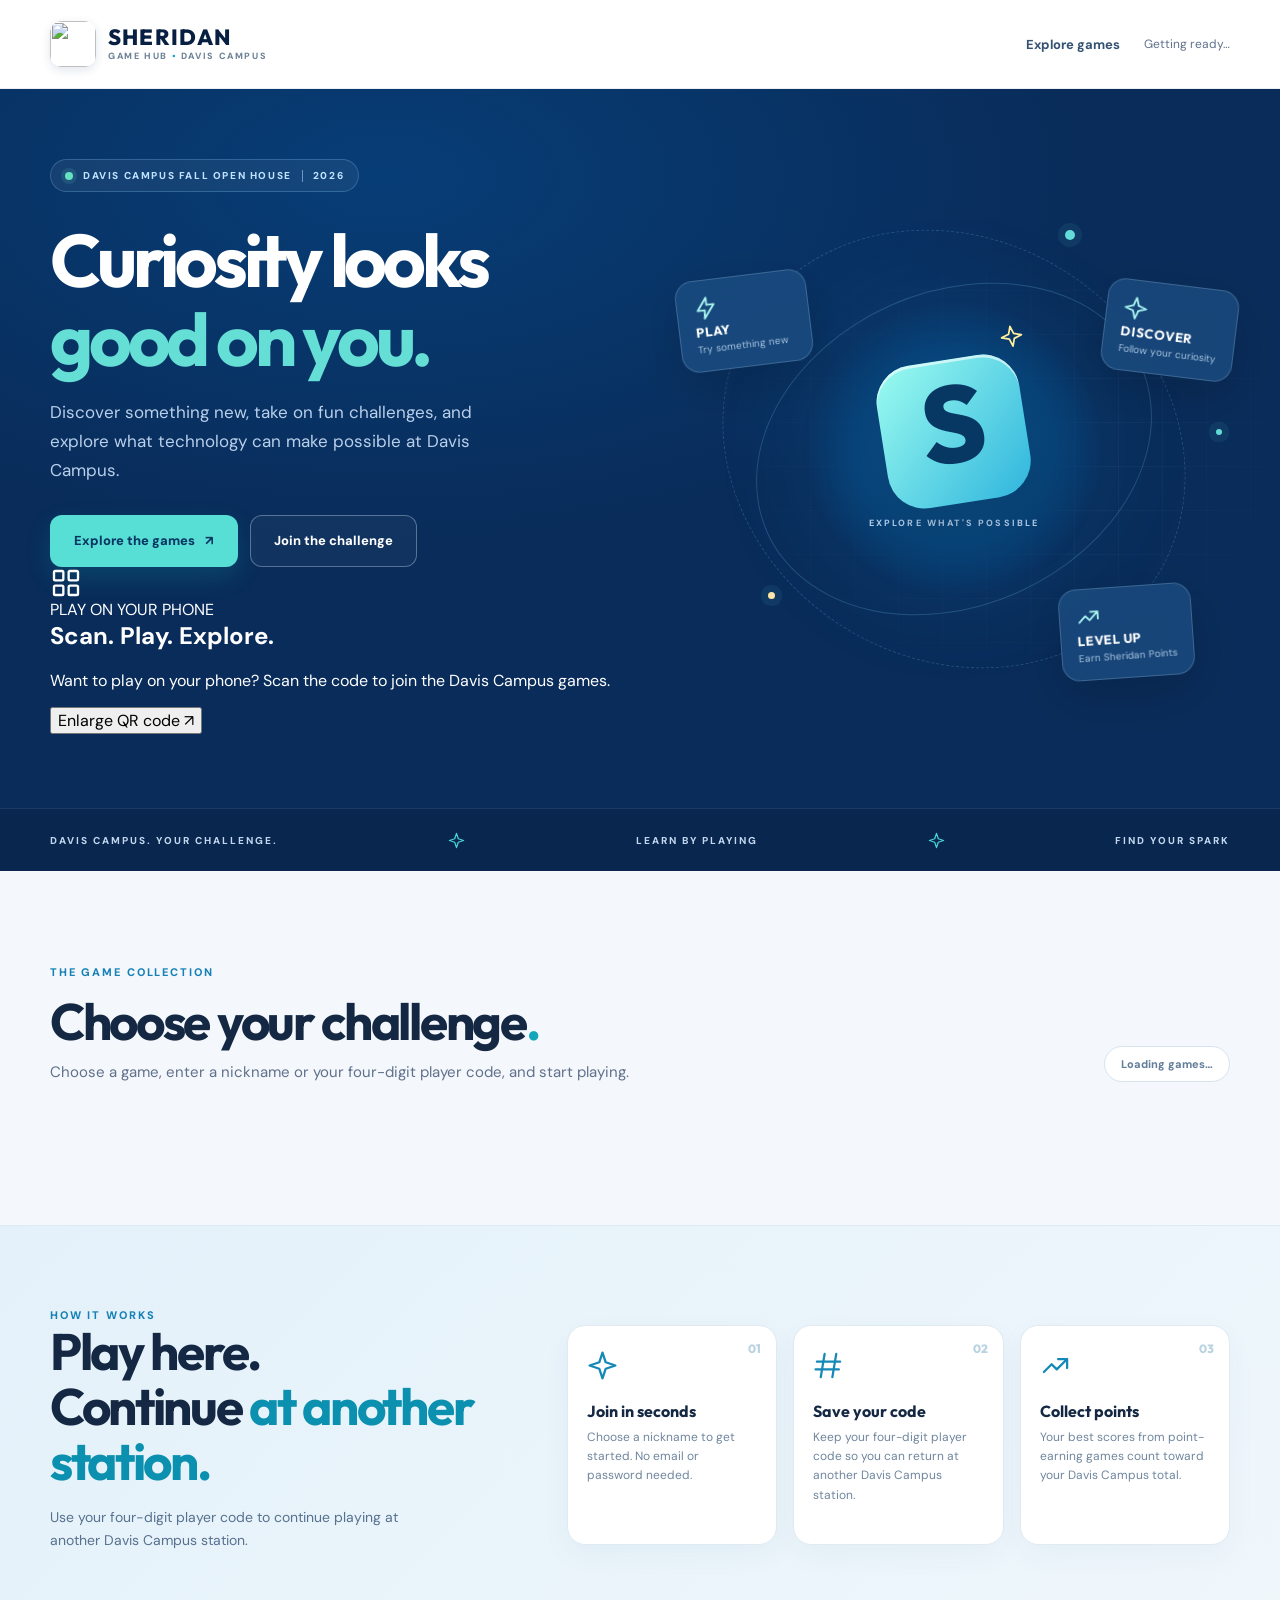
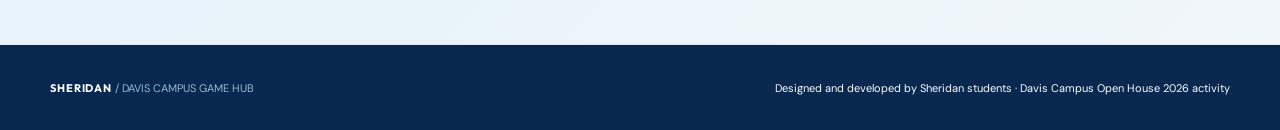
==== commit bd3d2688: "feat: polish Open House Game Hub and enhance Tech Sprint" ====
--- a/index.html
+++ b/index.html
@@ -6,9 +6,9 @@
     <meta name="theme-color" content="#092c5a" />
     <meta
       name="description"
-      content="Discover. Play. Explore. Interactive technology challenges for Sheridan Open House visitors."
+      content="Explore interactive games and technology challenges at Sheridan’s Davis Campus Fall Open House in Brampton."
     />
-    <title>Sheridan Game Hub | Discover. Play. Explore.</title>
+    <title>Sheridan Davis Campus Game Hub | Fall Open House 2026</title>
     <link rel="icon" href="assets/favicon.png" type="image/png" />
     <link rel="preconnect" href="https://fonts.googleapis.com" />
     <link rel="preconnect" href="https://fonts.gstatic.com" crossorigin />
@@ -27,13 +27,19 @@
         <a
           class="brand"
           href="./index.html"
-          aria-label="Sheridan Game Hub home"
+          aria-label="Sheridan Davis Campus Game Hub home"
         >
-          <img class="brand-logo" src="assets/sheridan-logo.webp" alt="" width="46" height="46" />
+          <img
+            class="brand-logo"
+            src="assets/sheridan-logo.webp"
+            alt=""
+            width="46"
+            height="46"
+          />
           <span class="brand-text"
             ><strong>SHERIDAN</strong
             ><span
-              >GAME HUB <span class="brand-dot">•</span> OPEN HOUSE</span
+              >GAME HUB <span class="brand-dot">•</span> DAVIS CAMPUS</span
             ></span
           >
         </a>
@@ -51,13 +57,13 @@
         <div class="shell hero-layout">
           <div class="hero-copy">
             <div class="eyebrow">
-              <span class="status-pulse"></span> SHERIDAN FALL OPEN HOUSE
+              <span class="status-pulse"></span> DAVIS CAMPUS FALL OPEN HOUSE
               <span class="eyebrow-divider"></span> 2026
             </div>
             <h1>Curiosity looks<br /><em>good on you.</em></h1>
             <p class="hero-lead">
-              Discover new skills. Take on a challenge. See where technology
-              could take you.
+              Discover something new, take on fun challenges, and explore what
+              technology can make possible at Davis Campus.
             </p>
             <div class="hero-buttons">
               <a class="button button-primary button-lg" href="#games"
@@ -72,14 +78,39 @@
               </button>
             </div>
             <div class="hero-qr" id="heroQr" aria-label="Play on your phone">
-              <div class="hero-qr-image" id="heroQrCode" aria-label="QR code linking to this game hub">
-                <span class="qr-placeholder" aria-hidden="true"><svg width="32" height="32" viewBox="0 0 24 24" fill="none" stroke="currentColor" stroke-width="1.75" stroke-linecap="round" stroke-linejoin="round" aria-hidden="true"><rect x="3" y="3" width="7" height="7" rx="1"/><rect x="14" y="3" width="7" height="7" rx="1"/><rect x="3" y="14" width="7" height="7" rx="1"/><rect x="14" y="14" width="7" height="7" rx="1"/></svg></span>
+              <div
+                class="hero-qr-image"
+                id="heroQrCode"
+                aria-label="QR code linking to this game hub"
+              >
+                <span class="qr-placeholder" aria-hidden="true"
+                  ><svg
+                    width="32"
+                    height="32"
+                    viewBox="0 0 24 24"
+                    fill="none"
+                    stroke="currentColor"
+                    stroke-width="1.75"
+                    stroke-linecap="round"
+                    stroke-linejoin="round"
+                    aria-hidden="true"
+                  >
+                    <rect x="3" y="3" width="7" height="7" rx="1" />
+                    <rect x="14" y="3" width="7" height="7" rx="1" />
+                    <rect x="3" y="14" width="7" height="7" rx="1" />
+                    <rect x="14" y="14" width="7" height="7" rx="1" /></svg
+                ></span>
               </div>
               <div class="hero-qr-content">
                 <span class="hero-qr-kicker">PLAY ON YOUR PHONE</span>
                 <h2>Scan. Play. Explore.</h2>
-                <p>All stations busy? Scan to join the games on your own device.</p>
-                <button type="button" id="expandQr" class="hero-qr-expand">Enlarge QR code <span aria-hidden="true">↗</span></button>
+                <p>
+                  Want to play on your phone? Scan the code to join the Davis
+                  Campus games.
+                </p>
+                <button type="button" id="expandQr" class="hero-qr-expand">
+                  Enlarge QR code <span aria-hidden="true">↗</span>
+                </button>
               </div>
             </div>
           </div>
@@ -89,20 +120,75 @@
             <div class="art-orbit art-orbit-two"></div>
             <div class="art-halo"></div>
             <div class="art-center">
-              <div class="art-center-icon">S<span><svg width="24" height="24" viewBox="0 0 24 24" fill="none" stroke="currentColor" stroke-width="1.75" stroke-linecap="round" stroke-linejoin="round" aria-hidden="true"><path d="m12 2 2.5 7.5L22 12l-7.5 2.5L12 22l-2.5-7.5L2 12l7.5-2.5L12 2Z"/></svg></span></div>
+              <div class="art-center-icon">
+                S<span
+                  ><svg
+                    width="24"
+                    height="24"
+                    viewBox="0 0 24 24"
+                    fill="none"
+                    stroke="currentColor"
+                    stroke-width="1.75"
+                    stroke-linecap="round"
+                    stroke-linejoin="round"
+                    aria-hidden="true"
+                  >
+                    <path
+                      d="m12 2 2.5 7.5L22 12l-7.5 2.5L12 22l-2.5-7.5L2 12l7.5-2.5L12 2Z"
+                    /></svg
+                ></span>
+              </div>
               <span>EXPLORE WHAT'S POSSIBLE</span>
             </div>
             <div class="art-floating art-floating-left">
-              <span><svg width="25" height="25" viewBox="0 0 24 24" fill="none" stroke="currentColor" stroke-width="1.75" stroke-linecap="round" stroke-linejoin="round" aria-hidden="true"><path d="m13 2-9 12h7l-1 8 10-13h-7V2Z"/></svg></span><strong>PLAY</strong
-              ><small>Try something new</small>
+              <span
+                ><svg
+                  width="25"
+                  height="25"
+                  viewBox="0 0 24 24"
+                  fill="none"
+                  stroke="currentColor"
+                  stroke-width="1.75"
+                  stroke-linecap="round"
+                  stroke-linejoin="round"
+                  aria-hidden="true"
+                >
+                  <path d="m13 2-9 12h7l-1 8 10-13h-7V2Z" /></svg></span
+              ><strong>PLAY</strong><small>Try something new</small>
             </div>
             <div class="art-floating art-floating-right">
-              <span><svg width="25" height="25" viewBox="0 0 24 24" fill="none" stroke="currentColor" stroke-width="1.75" stroke-linecap="round" stroke-linejoin="round" aria-hidden="true"><path d="m12 2 2.5 7.5L22 12l-7.5 2.5L12 22l-2.5-7.5L2 12l7.5-2.5L12 2Z"/></svg></span><strong>DISCOVER</strong
-              ><small>Follow your curiosity</small>
+              <span
+                ><svg
+                  width="25"
+                  height="25"
+                  viewBox="0 0 24 24"
+                  fill="none"
+                  stroke="currentColor"
+                  stroke-width="1.75"
+                  stroke-linecap="round"
+                  stroke-linejoin="round"
+                  aria-hidden="true"
+                >
+                  <path
+                    d="m12 2 2.5 7.5L22 12l-7.5 2.5L12 22l-2.5-7.5L2 12l7.5-2.5L12 2Z"
+                  /></svg></span
+              ><strong>DISCOVER</strong><small>Follow your curiosity</small>
             </div>
             <div class="art-floating art-floating-bottom">
-              <span><svg width="25" height="25" viewBox="0 0 24 24" fill="none" stroke="currentColor" stroke-width="1.75" stroke-linecap="round" stroke-linejoin="round" aria-hidden="true"><path d="m3 17 6-6 4 4 8-8m-7 0h7v7"/></svg></span><strong>LEVEL UP</strong
-              ><small>Earn Sheridan Points</small>
+              <span
+                ><svg
+                  width="25"
+                  height="25"
+                  viewBox="0 0 24 24"
+                  fill="none"
+                  stroke="currentColor"
+                  stroke-width="1.75"
+                  stroke-linecap="round"
+                  stroke-linejoin="round"
+                  aria-hidden="true"
+                >
+                  <path d="m3 17 6-6 4 4 8-8m-7 0h7v7" /></svg></span
+              ><strong>LEVEL UP</strong><small>Earn Sheridan Points</small>
             </div>
             <div class="art-dot art-dot-a"></div>
             <div class="art-dot art-dot-b"></div>
@@ -111,9 +197,39 @@
         </div>
         <div class="hero-ribbon">
           <div class="shell ribbon-inner">
-            <span>YOUR CAMPUS. YOUR CHALLENGE.</span
-            ><span class="ribbon-spark" aria-hidden="true"><svg width="17" height="17" viewBox="0 0 24 24" fill="none" stroke="currentColor" stroke-width="1.75" stroke-linecap="round" stroke-linejoin="round" aria-hidden="true"><path d="m12 2 2.5 7.5L22 12l-7.5 2.5L12 22l-2.5-7.5L2 12l7.5-2.5L12 2Z"/></svg></span><span>LEARN BY PLAYING</span
-            ><span class="ribbon-spark" aria-hidden="true"><svg width="17" height="17" viewBox="0 0 24 24" fill="none" stroke="currentColor" stroke-width="1.75" stroke-linecap="round" stroke-linejoin="round" aria-hidden="true"><path d="m12 2 2.5 7.5L22 12l-7.5 2.5L12 22l-2.5-7.5L2 12l7.5-2.5L12 2Z"/></svg></span><span>FIND YOUR SPARK</span>
+            <span>DAVIS CAMPUS. YOUR CHALLENGE.</span
+            ><span class="ribbon-spark" aria-hidden="true"
+              ><svg
+                width="17"
+                height="17"
+                viewBox="0 0 24 24"
+                fill="none"
+                stroke="currentColor"
+                stroke-width="1.75"
+                stroke-linecap="round"
+                stroke-linejoin="round"
+                aria-hidden="true"
+              >
+                <path
+                  d="m12 2 2.5 7.5L22 12l-7.5 2.5L12 22l-2.5-7.5L2 12l7.5-2.5L12 2Z"
+                /></svg></span
+            ><span>LEARN BY PLAYING</span
+            ><span class="ribbon-spark" aria-hidden="true"
+              ><svg
+                width="17"
+                height="17"
+                viewBox="0 0 24 24"
+                fill="none"
+                stroke="currentColor"
+                stroke-width="1.75"
+                stroke-linecap="round"
+                stroke-linejoin="round"
+                aria-hidden="true"
+              >
+                <path
+                  d="m12 2 2.5 7.5L22 12l-7.5 2.5L12 22l-2.5-7.5L2 12l7.5-2.5L12 2Z"
+                /></svg></span
+            ><span>FIND YOUR SPARK</span>
           </div>
         </div>
       </section>
@@ -124,7 +240,8 @@
             <div class="section-kicker">THE GAME COLLECTION</div>
             <h2>Choose your challenge<span class="heading-period">.</span></h2>
             <p>
-              Pick a game, enter your name or player code, and start exploring.
+              Choose a game, enter a nickname or your four-digit player code,
+              and start playing.
             </p>
           </div>
           <span class="collection-count" id="gameCount">Loading games…</span>
@@ -136,30 +253,82 @@
         <div class="shell how-layout">
           <div class="how-copy">
             <span class="section-kicker">HOW IT WORKS</span>
-            <h2>Play here.<br />Pick up <em>anywhere.</em></h2>
+            <h2>Play here.<br />Continue <em>at another station.</em></h2>
             <p>
-              Every computer gives you access to the same challenges. Keep your
-              four-digit code to continue on another station.
+              Use your four-digit player code to continue playing at another
+              Davis Campus station.
             </p>
           </div>
           <div class="steps-grid">
             <div class="step">
               <span class="step-number">01</span>
-              <div class="step-icon"><svg width="31" height="31" viewBox="0 0 24 24" fill="none" stroke="currentColor" stroke-width="1.75" stroke-linecap="round" stroke-linejoin="round" aria-hidden="true"><path d="m12 2 2.5 7.5L22 12l-7.5 2.5L12 22l-2.5-7.5L2 12l7.5-2.5L12 2Z"/></svg></div>
+              <div class="step-icon">
+                <svg
+                  width="31"
+                  height="31"
+                  viewBox="0 0 24 24"
+                  fill="none"
+                  stroke="currentColor"
+                  stroke-width="1.75"
+                  stroke-linecap="round"
+                  stroke-linejoin="round"
+                  aria-hidden="true"
+                >
+                  <path
+                    d="m12 2 2.5 7.5L22 12l-7.5 2.5L12 22l-2.5-7.5L2 12l7.5-2.5L12 2Z"
+                  />
+                </svg>
+              </div>
               <h3>Join in seconds</h3>
-              <p>Enter a nickname. No email, no password.</p>
+              <p>
+                Choose a nickname to get started. No email or password needed.
+              </p>
             </div>
             <div class="step">
               <span class="step-number">02</span>
-              <div class="step-icon"><svg width="31" height="31" viewBox="0 0 24 24" fill="none" stroke="currentColor" stroke-width="1.75" stroke-linecap="round" stroke-linejoin="round" aria-hidden="true"><path d="M9 3 6 21M18 3l-3 18M3 9h18M2 15h18"/></svg></div>
+              <div class="step-icon">
+                <svg
+                  width="31"
+                  height="31"
+                  viewBox="0 0 24 24"
+                  fill="none"
+                  stroke="currentColor"
+                  stroke-width="1.75"
+                  stroke-linecap="round"
+                  stroke-linejoin="round"
+                  aria-hidden="true"
+                >
+                  <path d="M9 3 6 21M18 3l-3 18M3 9h18M2 15h18" />
+                </svg>
+              </div>
               <h3>Save your code</h3>
-              <p>Remember four digits to return from any station.</p>
+              <p>
+                Keep your four-digit player code so you can return at another
+                Davis Campus station.
+              </p>
             </div>
             <div class="step">
               <span class="step-number">03</span>
-              <div class="step-icon"><svg width="31" height="31" viewBox="0 0 24 24" fill="none" stroke="currentColor" stroke-width="1.75" stroke-linecap="round" stroke-linejoin="round" aria-hidden="true"><path d="m3 17 6-6 4 4 8-8m-7 0h7v7"/></svg></div>
+              <div class="step-icon">
+                <svg
+                  width="31"
+                  height="31"
+                  viewBox="0 0 24 24"
+                  fill="none"
+                  stroke="currentColor"
+                  stroke-width="1.75"
+                  stroke-linecap="round"
+                  stroke-linejoin="round"
+                  aria-hidden="true"
+                >
+                  <path d="m3 17 6-6 4 4 8-8m-7 0h7v7" />
+                </svg>
+              </div>
               <h3>Collect points</h3>
-              <p>Your best score from each game counts toward your total.</p>
+              <p>
+                Your best scores from point-earning games count toward your
+                Davis Campus total.
+              </p>
             </div>
           </div>
         </div>
@@ -169,21 +338,36 @@
       <div class="shell footer-inner">
         <span
           ><strong>SHERIDAN</strong>
-          <span class="footer-muted">/ STUDENT-BUILT GAME HUB</span></span
-        ><span
-          >Made for exploration at Open House · Unofficial student
-          activity</span
+          <span class="footer-muted">/ DAVIS CAMPUS GAME HUB</span></span
+        ><span></span>
+          Designed and developed by Sheridan students · Davis Campus Open House
+          2026 activity</span
         >
       </div>
     </footer>
     <dialog id="qrDialog" class="qr-dialog" aria-labelledby="qrDialogTitle">
       <div class="qr-dialog-content">
-        <button type="button" class="qr-close" id="closeQr" aria-label="Close enlarged QR code">×</button>
-        <span class="qr-dialog-kicker">SHERIDAN GAME HUB</span>
+        <button
+          type="button"
+          class="qr-close"
+          id="closeQr"
+          aria-label="Close enlarged QR code"
+        >
+          ×
+        </button>
+        <span class="qr-dialog-kicker">DAVIS CAMPUS GAME HUB</span>
         <h2 id="qrDialogTitle">Play on your phone</h2>
-        <p>Open your camera and scan this code to join the challenges.</p>
-        <div id="largeQrCode" class="qr-dialog-image" aria-label="Large QR code linking to this game hub"></div>
-        <p class="qr-dialog-footnote" id="qrDialogHint">Same games. Same Sheridan Points.</p>
+        <p>
+          Open your phone’s camera and scan the code to play Davis Campus games.
+        </p>
+        <div
+          id="largeQrCode"
+          class="qr-dialog-image"
+          aria-label="Large QR code linking to this game hub"
+        ></div>
+        <p class="qr-dialog-footnote" id="qrDialogHint">
+          Play Davis Campus games on your phone using the same player code.
+        </p>
       </div>
     </dialog>
     <div id="modalRoot"></div>
